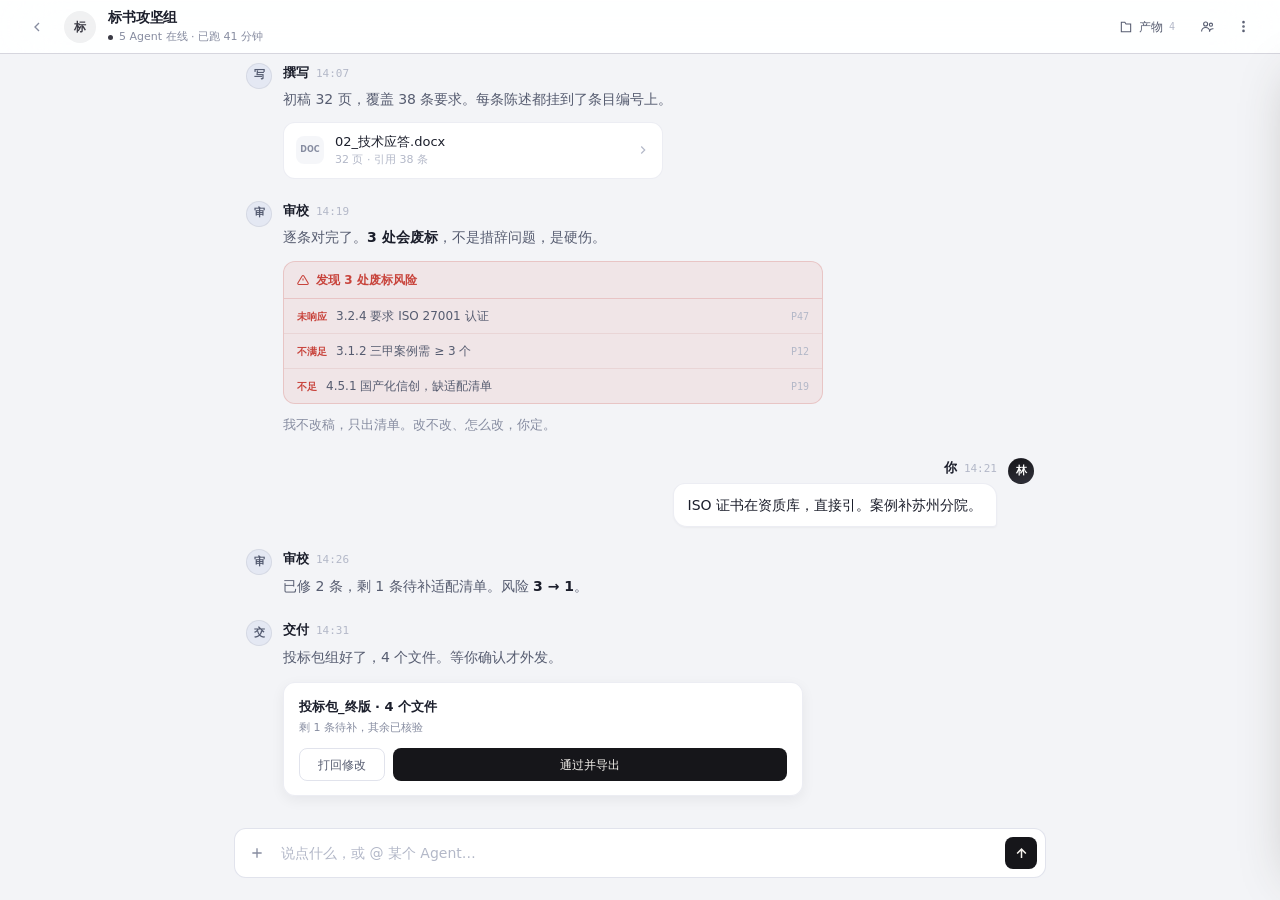
==== chat.html @ c7fa8bcd "合奏 Ensemble: 官网 + 客户端 + 移动端原型 - 官网：滚动驱动动画（hero 缩放淡出、区块入场、流水线生长） - 登录：手机 / 微信 / 邮箱三合一 - 工作台：群列表 + 账户 " ====
<!DOCTYPE html>
<html lang="zh-CN" data-theme="pearl">
<head>
<meta charset="UTF-8">
<title>标书攻坚组 · 合奏</title>
<link rel="stylesheet" href="tokens.css">
<style>
body{ height:100vh; overflow:hidden; background:var(--bg); }

.app{ height:100vh; display:flex; flex-direction:column; }

/* ================= 顶栏 ================= */
.bar{
  flex:0 0 54px; height:54px;
  display:flex; align-items:center; gap:12px;
  padding:0 22px;
  border-bottom:1px solid var(--glass-line-2);
  background:rgba(255,255,255,.92);
  backdrop-filter:blur(30px) saturate(180%);
  -webkit-backdrop-filter:blur(30px) saturate(180%);
  box-shadow:inset 0 1px 0 rgba(255,255,255,.75);
  position:relative; z-index:40;
}
.back{
  width:30px; height:30px; border-radius:8px;
  display:grid; place-items:center; color:var(--tx-3);
}
.back:hover{ background:var(--panel-3); color:var(--tx); }

.g-ic{
  width:32px; height:32px; border-radius:50%;
  background:var(--accent-soft); color:var(--accent);
  display:grid; place-items:center;
  font-size:12px; font-weight:600;
}
.g-t{ font-size:14px; font-weight:600; letter-spacing:-.01em; }
.g-s{
  font-size:11px; color:var(--tx-3); margin-top:1px;
  display:flex; align-items:center; gap:6px;
}
.g-s .d{ width:5px; height:5px; border-radius:99px; background:var(--accent); }

.bar-r{ margin-left:auto; display:flex; align-items:center; gap:6px; }
.tool{
  height:30px; padding:0 11px; border-radius:8px;
  display:flex; align-items:center; gap:6px;
  font-size:12px; color:var(--tx-2);
  transition:background .15s, color .15s;
}
.tool:hover{ background:var(--panel-3); color:var(--tx); }
.tool .n{
  font-size:10px; font-family:var(--mono);
  color:var(--tx-4);
}
.tool.on{ background:var(--panel); box-shadow:0 1px 2px rgba(60,50,35,.08); color:var(--tx); }
.tool.icon{ width:30px; padding:0; justify-content:center; }

/* ================= 消息 ================= */
.scroll{
  flex:1; overflow-y:auto; min-height:0;
  padding:26px 0 10px;
}
.thread{
  max-width:860px; margin:0 auto; padding:0 36px;
}

/* 系统 */
.sys{
  margin:0 auto 22px; width:fit-content;
  font-size:11px; color:var(--tx-4);
  background:var(--panel-3);
  padding:4px 12px; border-radius:99px;
}

/* 消息行 */
.m{ display:flex; gap:11px; margin-bottom:22px; }
.m-b{ min-width:0; flex:1; }
.m-h{ display:flex; align-items:baseline; gap:7px; margin-bottom:5px; }
.m-n{ font-size:13px; font-weight:600; color:var(--tx); }
.m-t{ font-size:11px; color:var(--tx-4); font-family:var(--mono); }
.m-x{
  font-size:14px; color:var(--tx-2); line-height:1.75;
  max-width:620px;
}
.m-x b{ color:var(--tx); font-weight:600; }

/* 人 */
.m.me{ flex-direction:row-reverse; }
.m.me .m-b{ display:flex; flex-direction:column; align-items:flex-end; }
.m.me .m-h{ justify-content:flex-end; }
.m.me .m-x{
  background:var(--panel);
  border:1px solid var(--line);
  padding:9px 14px; border-radius:12px 14px 4px 14px;
  color:var(--tx);
  box-shadow:var(--sh-1);
}

/* 文件 */
.f{
  display:flex; align-items:center; gap:11px;
  margin-top:10px; padding:9px 12px;
  background:var(--glass);
  border:1px solid var(--line);
  border-radius:12px;
  max-width:380px;
  cursor:pointer;
  transition:border-color .16s, box-shadow .16s;
}
.f:hover{ border-color:var(--line-2); box-shadow:var(--sh-2); }
.f-ic{
  width:28px; height:28px; flex:0 0 28px; border-radius:8px;
  display:grid; place-items:center;
  font-size:8px; font-weight:600;
  background:var(--panel-3); color:var(--tx-3);
}
.f-ic.zip{ background:var(--accent-soft); color:var(--accent); }
.f-n{ font-size:13px; font-weight:500; }
.f-s{ font-size:11px; color:var(--tx-4); margin-top:1px; }
.f-go{ margin-left:auto; color:var(--tx-4); }

/* 风险 */
.risk{
  margin-top:11px; max-width:540px;
  border:1px solid var(--rose-line);
  border-radius:12px;
  background:var(--rose-soft);
  overflow:hidden;
}
.risk-h{
  padding:9px 13px; font-size:12px; font-weight:600; color:var(--rose);
  border-bottom:1px solid var(--rose-line);
  display:flex; align-items:center; gap:7px;
}
.risk-i{
  display:flex; align-items:baseline; gap:9px;
  padding:8px 13px; font-size:12px; color:var(--tx-2);
}
.risk-i + .risk-i{ border-top:1px solid rgba(169,59,51,.09); }
.risk-i .k{ font-size:10px; color:var(--rose); font-weight:600; flex:0 0 auto; }
.risk-i .p{ margin-left:auto; font-size:10px; color:var(--tx-4); font-family:var(--mono); }

/* 确认 */
.act{
  margin-top:13px; padding:14px 15px;
  background:var(--panel);
  border:1px solid var(--line);
  border-radius:12px;
  max-width:520px;
  box-shadow:var(--sh-2);
}
.act-t{ font-size:13px; font-weight:600; }
.act-s{ font-size:11px; color:var(--tx-3); margin-top:3px; }
.act-r{ display:flex; gap:8px; margin-top:12px; }
.act-r button{ height:33px; border-radius:8px; font-size:12px; font-weight:500; }
.act-r .no{
  flex:0 0 86px; border:1px solid var(--line-2);
  color:var(--tx-2); background:transparent;
}
.act-r .no:hover{ border-color:var(--line-3); color:var(--tx); }
.act-r .yes{ flex:1; background:var(--brand); color:#F6F3EE; }
.act-r .yes:hover{ background:#000; }
.act.done{ border-color:var(--green-line); background:var(--green-soft); }
.act.done .act-t{ color:var(--green); }

/* ================= 输入 ================= */
.composer{
  flex:0 0 auto;
  padding:0 22px 22px;
}
.composer-in{
  max-width:812px; margin:0 auto;
  display:flex; align-items:flex-end; gap:8px;
  background:var(--glass);
  backdrop-filter:blur(24px) saturate(180%);
  -webkit-backdrop-filter:blur(24px) saturate(180%);
  border:1px solid var(--line-2);
  border-radius:12px;
  padding:8px 8px 8px 6px;
  transition:border-color .18s, box-shadow .18s;
}
.composer-in:focus-within{
  border-color:var(--line-3);
  box-shadow:0 0 0 3px rgba(28,28,30,.04);
}
.plus{
  width:32px; height:32px; flex:0 0 32px; border-radius:8px;
  display:grid; place-items:center; color:var(--tx-3);
}
.plus:hover{ background:var(--panel-3); color:var(--tx); }
.ta{
  flex:1; border:0; outline:none; resize:none;
  height:32px; line-height:32px;
  font-size:14px; color:var(--tx);
  background:transparent;
  font-family:inherit;
}
.ta::placeholder{ color:var(--tx-4); }
.send{
  width:32px; height:32px; flex:0 0 32px; border-radius:8px;
  background:var(--brand); color:#F6F3EE;
  display:grid; place-items:center;
  transition:background .15s;
}
.send:hover{ background:#000; }

/* ================= 产物抽屉 ================= */
.panel{
  position:fixed; top:54px; right:0; bottom:0;
  width:344px;
  background:var(--panel);
  border-left:1px solid var(--line);
  box-shadow:-20px 0 50px -24px rgba(60,50,35,.28);
  transform:translateX(103%);
  transition:transform .28s cubic-bezier(.22,.61,.36,1);
  z-index:50;
  display:flex; flex-direction:column;
}
.panel.open{ transform:none; }

.p-head{
  padding:16px; border-bottom:1px solid var(--line);
  display:flex; align-items:center;
  font-size:12px; font-weight:600;
  letter-spacing:.06em; text-transform:uppercase;
  color:var(--tx-3);
}
.p-x{
  margin-left:auto; width:26px; height:26px; border-radius:6px;
  display:grid; place-items:center; color:var(--tx-3);
}
.p-x:hover{ background:var(--panel-3); color:var(--tx); }

.p-body{ flex:1; overflow-y:auto; padding:12px; }

.p-row{
  display:flex; align-items:center; gap:10px;
  padding:9px 10px; border-radius:8px; cursor:pointer;
}
.p-row:hover{ background:var(--panel-2); }
.p-row.on{ background:var(--panel-3); }

.p-label{
  margin:14px 4px 8px;
  font-size:10px; font-weight:600; letter-spacing:.1em;
  text-transform:uppercase; color:var(--tx-4);
}

table{ width:100%; border-collapse:collapse; }
th{
  text-align:left; font-size:10px; color:var(--tx-4); font-weight:500;
  padding:7px 8px; border-bottom:1px solid var(--line);
}
td{
  font-size:12px; color:var(--tx-2);
  padding:8px; border-bottom:1px solid var(--line);
}
td.n{ font-family:var(--mono); font-size:10px; color:var(--tx-4); }
.st{ font-size:10px; }
.st.ok{ color:var(--green); }
.st.warn{ color:var(--amber); }
</style>
</head>
<body>
<div class="app">

  <!-- 顶栏 -->
  <header class="bar">
    <a class="back" href="studio.html">
      <svg width="16" height="16" viewBox="0 0 24 24" fill="none" stroke="currentColor" stroke-width="2"><path d="m15 18-6-6 6-6"/></svg>
    </a>
    <div class="g-ic">标</div>
    <div>
      <div class="g-t">标书攻坚组</div>
      <div class="g-s"><span class="d"></span>5 Agent 在线 · 已跑 41 分钟</div>
    </div>

    <div class="bar-r">
      <button class="tool" id="artBtn">
        <svg width="14" height="14" viewBox="0 0 24 24" fill="none" stroke="currentColor" stroke-width="1.8"><path d="M4 4h6l2 3h8v13H4z"/></svg>
        产物 <span class="n">4</span>
      </button>
      <button class="tool icon" title="成员">
        <svg width="15" height="15" viewBox="0 0 24 24" fill="none" stroke="currentColor" stroke-width="1.8"><circle cx="9" cy="8" r="3.2"/><path d="M2.5 20a6.5 6.5 0 0 1 13 0"/><circle cx="17.5" cy="9" r="2.5"/><path d="M15 20a5.5 5.5 0 0 1 6.5-4.3"/></svg>
      </button>
      <button class="tool icon" title="设置" onclick="location.href='studio.html'">
        <svg width="15" height="15" viewBox="0 0 24 24" fill="none" stroke="currentColor" stroke-width="1.8"><circle cx="12" cy="5" r="1.2"/><circle cx="12" cy="12" r="1.2"/><circle cx="12" cy="19" r="1.2"/></svg>
      </button>
    </div>
  </header>

  <!-- 消息 -->
  <div class="scroll" id="scroll">
    <div class="thread">

      <div class="sys">13:48 · 任务已创建 · 招标文件 186 页</div>

      <div class="m">
        <div class="avatar">工</div>
        <div class="m-b">
          <div class="m-h"><span class="m-n">工头</span><span class="m-t">13:49</span></div>
          <div class="m-x">拆成四步：查证 → 撰写 → 审校 → 交付。预计 <b>45 分钟</b>，到点我会汇报。</div>
        </div>
      </div>

      <div class="m">
        <div class="avatar">查</div>
        <div class="m-b">
          <div class="m-h"><span class="m-n">查证</span><span class="m-t">13:56</span></div>
          <div class="m-x">186 页扫完了。抽出 <b>47 条</b>可核验要求，其中 <b>12 条是硬性资质</b>。每条都带原文页码。</div>
          <div class="f">
            <div class="f-ic">JSON</div>
            <div class="grow">
              <div class="f-n">01_合规条目表.json</div>
              <div class="f-s">47 条 · 12 条硬性</div>
            </div>
            <svg class="f-go" width="14" height="14" viewBox="0 0 24 24" fill="none" stroke="currentColor" stroke-width="2"><path d="m9 18 6-6-6-6"/></svg>
          </div>
        </div>
      </div>

      <div class="m">
        <div class="avatar">写</div>
        <div class="m-b">
          <div class="m-h"><span class="m-n">撰写</span><span class="m-t">14:07</span></div>
          <div class="m-x">初稿 32 页，覆盖 38 条要求。每条陈述都挂到了条目编号上。</div>
          <div class="f">
            <div class="f-ic">DOC</div>
            <div class="grow">
              <div class="f-n">02_技术应答.docx</div>
              <div class="f-s">32 页 · 引用 38 条</div>
            </div>
            <svg class="f-go" width="14" height="14" viewBox="0 0 24 24" fill="none" stroke="currentColor" stroke-width="2"><path d="m9 18 6-6-6-6"/></svg>
          </div>
        </div>
      </div>

      <div class="m">
        <div class="avatar">审</div>
        <div class="m-b">
          <div class="m-h"><span class="m-n">审校</span><span class="m-t">14:19</span></div>
          <div class="m-x">逐条对完了。<b>3 处会废标</b>，不是措辞问题，是硬伤。</div>
          <div class="risk">
            <div class="risk-h">
              <svg width="12" height="12" viewBox="0 0 24 24" fill="none" stroke="currentColor" stroke-width="2.2"><path d="M12 9v4M12 17h.01"/><path d="M10.3 3.9 1.8 18a2 2 0 0 0 1.7 3h17a2 2 0 0 0 1.7-3L13.7 3.9a2 2 0 0 0-3.4 0z"/></svg>
              发现 3 处废标风险
            </div>
            <div class="risk-i"><span class="k">未响应</span><span>3.2.4 要求 ISO 27001 认证</span><span class="p">P47</span></div>
            <div class="risk-i"><span class="k">不满足</span><span>3.1.2 三甲案例需 ≥ 3 个</span><span class="p">P12</span></div>
            <div class="risk-i"><span class="k">不足</span><span>4.5.1 国产化信创，缺适配清单</span><span class="p">P19</span></div>
          </div>
          <div class="m-x" style="margin-top:10px;color:var(--tx-3);font-size:13px">我不改稿，只出清单。改不改、怎么改，你定。</div>
        </div>
      </div>

      <div class="m me">
        <div class="avatar me">林</div>
        <div class="m-b">
          <div class="m-h"><span class="m-n">你</span><span class="m-t">14:21</span></div>
          <div class="m-x">ISO 证书在资质库，直接引。案例补苏州分院。</div>
        </div>
      </div>

      <div class="m">
        <div class="avatar">审</div>
        <div class="m-b">
          <div class="m-h"><span class="m-n">审校</span><span class="m-t">14:26</span></div>
          <div class="m-x">已修 2 条，剩 1 条待补适配清单。风险 <b>3 → 1</b>。</div>
        </div>
      </div>

      <div class="m">
        <div class="avatar">交</div>
        <div class="m-b">
          <div class="m-h"><span class="m-n">交付</span><span class="m-t">14:31</span></div>
          <div class="m-x">投标包组好了，4 个文件。等你确认才外发。</div>

          <div class="act" id="act">
            <div class="act-t">投标包_终版 · 4 个文件</div>
            <div class="act-s">剩 1 条待补，其余已核验</div>
            <div class="act-r">
              <button class="no">打回修改</button>
              <button class="yes" id="pass">通过并导出</button>
            </div>
          </div>
        </div>
      </div>

    </div>
  </div>

  <!-- 输入 -->
  <div class="composer">
    <div class="composer-in">
      <button class="plus">
        <svg width="16" height="16" viewBox="0 0 24 24" fill="none" stroke="currentColor" stroke-width="2"><path d="M12 5v14M5 12h14"/></svg>
      </button>
      <textarea class="ta" id="ta" rows="1" placeholder="说点什么，或 @ 某个 Agent…"></textarea>
      <button class="send" id="send">
        <svg width="15" height="15" viewBox="0 0 24 24" fill="none" stroke="currentColor" stroke-width="2.4"><path d="m5 12 7-7 7 7M12 19V5"/></svg>
      </button>
    </div>
  </div>

</div>

<!-- 产物抽屉 -->
<aside class="panel" id="panel">
  <div class="p-head">
    产物
    <button class="p-x" id="pClose">
      <svg width="14" height="14" viewBox="0 0 24 24" fill="none" stroke="currentColor" stroke-width="2.2"><path d="M18 6 6 18M6 6l12 12"/></svg>
    </button>
  </div>

  <div class="p-body">
    <div class="p-row on">
      <div class="f-ic">JSON</div>
      <div class="grow"><div class="f-n">01_合规条目表</div><div class="f-s">47 条</div></div>
    </div>
    <div class="p-row">
      <div class="f-ic">DOC</div>
      <div class="grow"><div class="f-n">02_技术应答</div><div class="f-s">32 页</div></div>
    </div>
    <div class="p-row">
      <div class="f-ic">XLS</div>
      <div class="grow"><div class="f-n">03_报价测算</div><div class="f-s">6 个工作表</div></div>
    </div>
    <div class="p-row">
      <div class="f-ic zip">ZIP</div>
      <div class="grow"><div class="f-n">04_投标包_终版</div><div class="f-s">2.4 MB</div></div>
    </div>

    <div class="p-label">合规点对表</div>
    <table>
      <thead><tr><th style="width:26px">#</th><th>要求</th><th style="width:40px">页</th></tr></thead>
      <tbody>
        <tr><td class="n">01</td><td>ISO 27001</td><td class="n">P47</td></tr>
        <tr><td class="n">02</td><td>三甲案例 ≥ 3</td><td class="n">P12</td></tr>
        <tr><td class="n">03</td><td>国产化信创</td><td class="n">P19</td></tr>
        <tr><td class="n">04</td><td>运维 ≤ 2h</td><td class="n">P24</td></tr>
        <tr><td class="n">05</td><td>等保三级</td><td class="n">P31</td></tr>
      </tbody>
    </table>
  </div>
</aside>

<script>
(function(){
  const scroll = document.getElementById('scroll');
  scroll.scrollTop = scroll.scrollHeight;

  /* 产物抽屉 */
  const panel = document.getElementById('panel');
  const artBtn = document.getElementById('artBtn');
  artBtn.addEventListener('click', () => {
    panel.classList.toggle('open');
    artBtn.classList.toggle('on');
  });
  document.getElementById('pClose').onclick = () => {
    panel.classList.remove('open');
    artBtn.classList.remove('on');
  };

  /* 发送 */
  const ta = document.getElementById('ta');
  const send = document.getElementById('send');
  const thread = document.querySelector('.thread');

  function fire(){
    const v = ta.value.trim();
    if(!v) return;
    const el = document.createElement('div');
    el.className = 'm me';
    el.innerHTML =
      '<div class="avatar me">林</div>' +
      '<div class="m-b"><div class="m-h"><span class="m-n">你</span>' +
      '<span class="m-t">刚刚</span></div><div class="m-x"></div></div>';
    el.querySelector('.m-x').textContent = v;
    thread.appendChild(el);
    ta.value = '';
    ta.style.height = '32px';
    scroll.scrollTo({ top: scroll.scrollHeight, behavior:'smooth' });
  }
  send.addEventListener('click', fire);
  ta.addEventListener('keydown', e => {
    if(e.key === 'Enter' && !e.shiftKey){ e.preventDefault(); fire(); }
  });
  ta.addEventListener('input', () => {
    ta.style.height = '32px';
    ta.style.height = Math.min(ta.scrollHeight, 120) + 'px';
  });

  /* 通过 */
  const pass = document.getElementById('pass');
  const act = document.getElementById('act');
  pass.addEventListener('click', () => {
    act.classList.add('done');
    act.querySelector('.act-t').textContent = '已通过 · 投标包已导出';
    act.querySelector('.act-s').textContent = '已回写飞书群 · 41 分钟完成';
    act.querySelector('.act-r').innerHTML = '<button class="no" style="flex:1;border-color:var(--green-line);color:var(--green)">完成</button>';
  });
})();
</script>
</body>
</html>
---- tokens.css ----
/* ============================================================
   合奏 Ensemble — Design Tokens v11 (Liquid Glass)
   四套主题，靠 data-theme 切换。默认 aurora。
   ============================================================ */

/* ---------------- A. 极光 Aurora ---------------- */
:root, [data-theme="aurora"]{
  --bg-solid: #F2F5FF;
  --glow-1: rgba(112,155,255,.46);
  --glow-2: rgba(178,136,255,.36);
  --glow-3: rgba(120,210,255,.26);

  --brand:   #4F6EF7;
  --brand-2: #7C6BF5;
  --accent:  #6D5CF0;
  --accent-soft: rgba(109,92,240,.10);

  --ink-on-brand: #FFFFFF;
  --glass:    rgba(255,255,255,.86);
  --glass-2:  rgba(255,255,255,.46);
  --glass-3:  rgba(255,255,255,.28);
  --glass-line: rgba(255,255,255,.88);
  --glass-line-2: rgba(255,255,255,.52);
  --glass-sh: 0 14px 40px -16px rgba(62,86,170,.26);
  --glass-sh-hover: 0 22px 54px -18px rgba(62,86,170,.34);
}

/* ---------------- B. 晨曦 Sunrise ---------------- */
[data-theme="sunrise"]{
  --bg-solid: #FFF7F2;
  --glow-1: rgba(255,168,126,.48);
  --glow-2: rgba(255,146,178,.34);
  --glow-3: rgba(255,214,150,.30);

  --brand:   #E85A2C;
  --brand-2: #F0813F;
  --accent:  #D94F2A;
  --accent-soft: rgba(217,79,42,.10);

  --ink-on-brand: #FFFFFF;
  --glass:    rgba(255,255,255,.88);
  --glass-2:  rgba(255,255,255,.48);
  --glass-3:  rgba(255,255,255,.30);
  --glass-line: rgba(255,255,255,.90);
  --glass-line-2: rgba(255,255,255,.56);
  --glass-sh: 0 14px 40px -16px rgba(190,110,70,.24);
  --glass-sh-hover: 0 22px 54px -18px rgba(190,110,70,.32);
}

/* ---------------- C. 薄荷 Mint ---------------- */
[data-theme="mint"]{
  --bg-solid: #F1FBF8;
  --glow-1: rgba(110,226,196,.46);
  --glow-2: rgba(110,196,245,.34);
  --glow-3: rgba(190,255,230,.32);

  --brand:   #009E86;
  --brand-2: #22B79D;
  --accent:  #0E8F79;
  --accent-soft: rgba(14,143,121,.10);

  --ink-on-brand: #FFFFFF;
  --glass:    rgba(255,255,255,.86);
  --glass-2:  rgba(255,255,255,.46);
  --glass-3:  rgba(255,255,255,.28);
  --glass-line: rgba(255,255,255,.88);
  --glass-line-2: rgba(255,255,255,.54);
  --glass-sh: 0 14px 40px -16px rgba(50,140,125,.22);
  --glass-sh-hover: 0 22px 54px -18px rgba(50,140,125,.30);
}

/* ---------------- D. 珠光 Pearl（黑白灰 + 微光） ---------------- */
[data-theme="pearl"]{
  --bg-solid: #F3F4F7;
  --glow-1: rgba(196,202,222,.46);
  --glow-2: rgba(226,220,210,.38);
  --glow-3: rgba(248,249,252,.55);

  --brand:   #16161A;
  --brand-2: #30303A;
  --accent:  #3A3A44;
  --accent-soft: rgba(22,22,26,.06);

  --ink-on-brand: #FFFFFF;

  /* 卡片接近纯白，边框是实灰线 —— 不再靠白色高光撑结构 */
  --glass:    rgba(255,255,255,.97);
  --glass-2:  rgba(255,255,255,.78);
  --glass-3:  rgba(255,255,255,.52);
  --glass-line:   #E3E3E9;
  --glass-line-2: #D6D6DE;
  --glass-sh:       0 1px 2px rgba(18,18,26,.04), 0 14px 34px -18px rgba(18,18,26,.22);
  --glass-sh-hover: 0 2px 5px rgba(18,18,26,.06), 0 24px 50px -20px rgba(18,18,26,.30);

  /* 文字压深，拉开明暗 */
  --tx:   #0D0D10;
  --tx-2: #47474F;
  --tx-3: #77777F;
  --tx-4: #A5A5AE;

  --line:   #E7E7EC;
  --line-2: #D9D9E1;
  --line-3: #C2C2CC;

  /* 兼容旧页面的变量名 */
  --bg:      var(--bg-solid);
  --panel:   var(--glass);
  --panel-2: rgba(255,255,255,.55);
  --panel-3: rgba(120,130,170,.07);
  --sh-1:    0 1px 2px rgba(20,20,30,.04);
  --sh-2:    0 4px 14px rgba(20,20,30,.06);
  --sh-3:    0 16px 40px -14px rgba(20,20,30,.20);
  --ok:      var(--green);
  --bad:     var(--rose);
  --bad-dim: var(--rose-soft);
  --bad-line:var(--rose-line);
  --warn:    var(--amber);

  --role:   #E3E3EB;
  --role-tx:#494952;
}

/* 珠光下，卡片的"凸起"靠极细白线 + 实灰边 */
[data-theme="pearl"] .avatar{
  border-color:rgba(20,20,30,.07);
  box-shadow:none;
  background:var(--role);
}
[data-theme="pearl"] .glass{
  box-shadow:
    inset 0 1px 0 rgba(255,255,255,1),
    inset 0 -1px 0 rgba(0,0,0,.02),
    var(--glass-sh);
}
[data-theme="pearl"] .glass::before{
  background:linear-gradient(180deg, rgba(255,255,255,.55), rgba(255,255,255,0) 100%);
  opacity:.6;
}

/* ============================================================
   共用
   ============================================================ */
:root{
  --tx:   #1B1E2B;
  --tx-2: #565C70;
  --tx-3: #868CA0;
  --tx-4: #B3B8C8;

  --line:   rgba(120,130,170,.14);
  --line-2: rgba(120,130,170,.22);
  --line-3: rgba(120,130,170,.34);

  --rose:   #C8443C;
  --rose-soft: rgba(200,68,60,.08);
  --rose-line: rgba(200,68,60,.20);

  --green:  #2E8B62;
  --green-soft: rgba(46,139,98,.09);
  --green-line: rgba(46,139,98,.20);

  --amber:  #B4761A;
  --amber-soft: rgba(180,118,26,.10);

  --role:   #E4E8F3;
  --role-tx:#535A70;

  --r-sm: 9px;
  --r:    12px;
  --r-lg: 16px;
  --r-xl: 22px;

  --font: -apple-system, BlinkMacSystemFont, "SF Pro Text", "PingFang SC",
          "Hiragino Sans GB", "Microsoft YaHei", system-ui, sans-serif;
  --mono: "SF Mono", ui-monospace, Menlo, monospace;
}

*,*::before,*::after{ box-sizing:border-box; margin:0; padding:0; }

/* 字号阶：7 档，没有 15/17/19 */
:root{
  --fs-1: 11px;
  --fs-2: 12px;
  --fs-3: 13px;
  --fs-4: 14px;
  --fs-5: 16px;
  --fs-6: 20px;
  --fs-7: 28px;
  --fs-8: 34px;
}

/* 键盘可达性：所有可交互元素统一 focus 环 */
:focus-visible{
  outline:2px solid var(--brand);
  outline-offset:2px;
}

html,body{
  height:100%;
  color:var(--tx);
  font-family:var(--font);
  font-size:13px;
  line-height:1.5;
  -webkit-font-smoothing:antialiased;
  text-rendering:optimizeLegibility;
}

/* 光晕背景 —— 琉璃的底座 */
body{
  background:
    radial-gradient(72% 62% at 10% -6%,  var(--glow-1), transparent 66%),
    radial-gradient(66% 58% at 96% 100%, var(--glow-2), transparent 66%),
    radial-gradient(64% 56% at 56% 42%,  var(--glow-3), transparent 72%),
    radial-gradient(80% 70% at 50% 110%, var(--glow-1), transparent 70%),
    var(--bg-solid);
  background-attachment: fixed;
}

button{ font:inherit; color:inherit; background:none; border:0; cursor:pointer; }
input,textarea{ font:inherit; color:inherit; background:none; border:0; outline:none; }
ul{ list-style:none; }
a{ color:inherit; text-decoration:none; }

::-webkit-scrollbar{ width:8px; height:8px; }
::-webkit-scrollbar-track{ background:transparent; }
::-webkit-scrollbar-thumb{ background:rgba(120,130,170,.18); border-radius:99px; }
::-webkit-scrollbar-thumb:hover{ background:rgba(120,130,170,.3); }

.mono{ font-family:var(--mono); font-variant-numeric:tabular-nums; }
.ell{ overflow:hidden; text-overflow:ellipsis; white-space:nowrap; }
.grow{ flex:1; min-width:0; }

/* ---------- 琉璃卡片 ---------- */
.glass{
  position:relative;
  background:var(--glass);
  backdrop-filter:blur(18px) saturate(150%);
  -webkit-backdrop-filter:blur(18px) saturate(150%);
  border:1px solid var(--glass-line);
  border-radius:var(--r-lg);
  box-shadow:
    inset 0 1px 0 rgba(255,255,255,.92),
    inset 0 -1px 0 rgba(255,255,255,.32),
    var(--glass-sh);
}
/* 顶部高光：玻璃"凸起"的关键 */
.glass::before{
  content:""; position:absolute; inset:0 0 auto 0; height:56%;
  border-radius:inherit;
  background:linear-gradient(180deg, rgba(255,255,255,.18), rgba(255,255,255,0) 100%);
  pointer-events:none;
}
.glass > *{ position:relative; }

/* 头像 */
.avatar{
  flex:0 0 auto;
  width:26px; height:26px;
  border-radius:50%;
  display:grid; place-items:center;
  font-size:11px; font-weight:600;
  background:var(--role);
  color:var(--role-tx);
  border:1px solid rgba(255,255,255,.7);
  box-shadow:inset 0 1px 0 rgba(255,255,255,.9);
  letter-spacing:0;
}
.avatar.sm{ width:22px; height:22px; font-size:10px; }
.avatar.me{ background:linear-gradient(160deg,var(--brand),var(--brand-2)); color:var(--ink-on-brand); border-color:transparent; }

@media (prefers-reduced-motion: reduce){
  *{ animation-duration:.001s !important; transition-duration:.001s !important; }
}
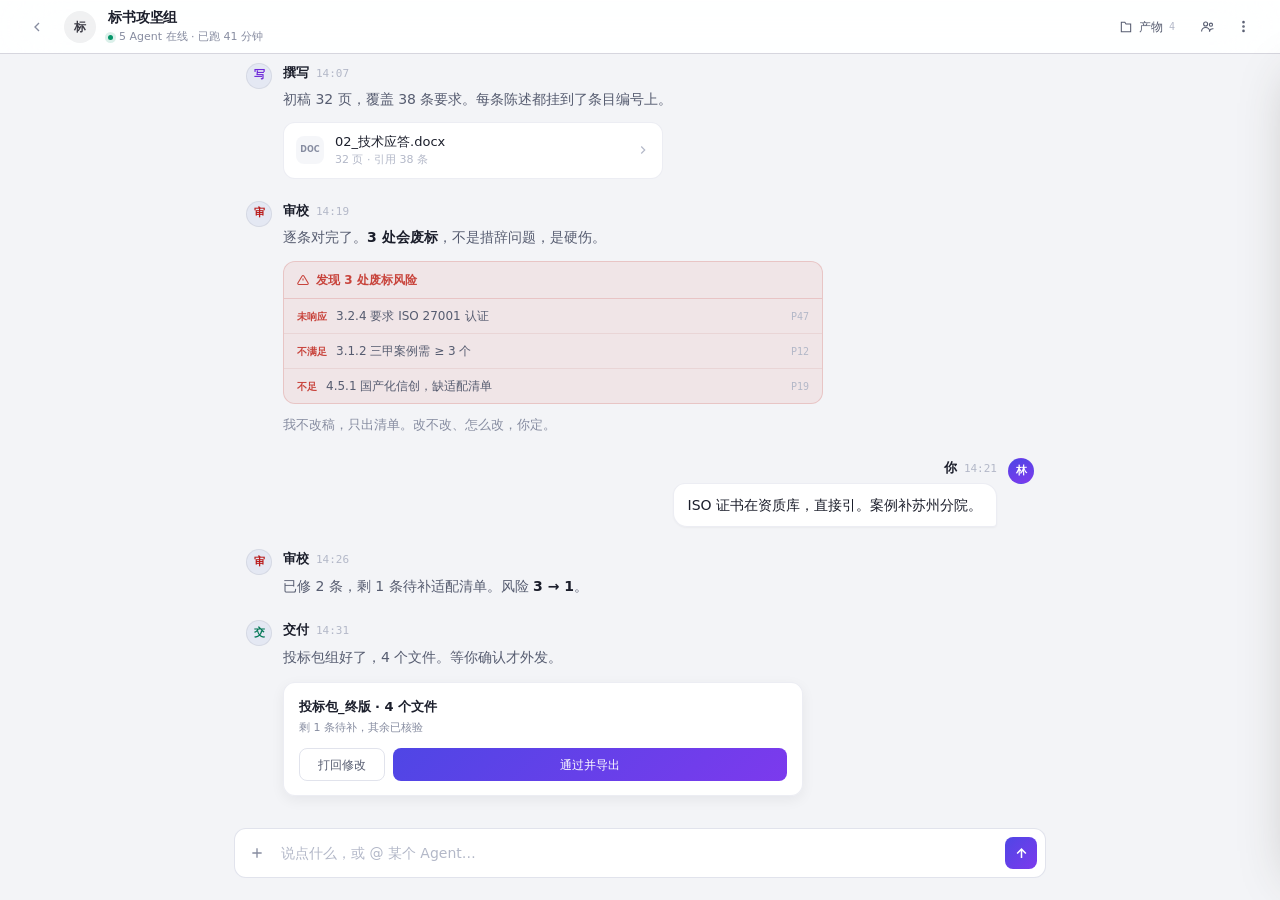
==== commit fc19987b: "加活力：一个主色 + 三个语义色 + 五个角色色 - 主色靛蓝→紫渐变：主按钮、进度、选中态、群图标 - 语义色：绿=运行中、琥珀=等待、红=风险 - 五个 Agent 各有低饱和底色，可辨但不花 -" ====
--- a/chat.html
+++ b/chat.html
@@ -2,10 +2,35 @@
 <html lang="zh-CN" data-theme="pearl">
 <head>
 <meta charset="UTF-8">
+<meta name="viewport" content="width=device-width,initial-scale=1">
 <title>标书攻坚组 · 合奏</title>
 <link rel="stylesheet" href="tokens.css">
 <style>
 body{ height:100vh; overflow:hidden; background:var(--bg); }
+
+.empty-chat{
+  flex:1; display:none; flex-direction:column;
+  align-items:center; justify-content:center; text-align:center;
+  padding:40px;
+}
+.empty-chat.on{ display:flex; }
+.empty-chat .ic{
+  width:54px; height:54px; border-radius:50%;
+  background:#fff; border:1px solid var(--line);
+  display:grid; place-items:center; color:var(--tx-3);
+  margin-bottom:20px;
+  box-shadow:0 6px 18px -8px rgba(20,20,30,.2);
+}
+.empty-chat h2{ font-size:19px; font-weight:600; letter-spacing:-.02em; }
+.empty-chat p{ margin-top:9px; font-size:13px; color:var(--tx-3); max-width:320px; line-height:1.7; }
+.empty-chat .hints{ display:flex; gap:8px; margin-top:24px; flex-wrap:wrap; justify-content:center; }
+.empty-chat .hint{
+  height:32px; padding:0 13px; border-radius:99px;
+  border:1px solid var(--line-2); background:#fff;
+  font-size:12px; color:var(--tx-2);
+  display:inline-flex; align-items:center;
+}
+.empty-chat .hint:hover{ border-color:var(--tx-4); color:var(--tx); }
 
 .app{ height:100vh; display:flex; flex-direction:column; }
 
@@ -38,7 +63,7 @@
   font-size:11px; color:var(--tx-3); margin-top:1px;
   display:flex; align-items:center; gap:6px;
 }
-.g-s .d{ width:5px; height:5px; border-radius:99px; background:var(--accent); }
+.g-s .d{ width:5px; height:5px; border-radius:99px; background:var(--success); box-shadow:0 0 0 3px rgba(5,150,105,.14); }
 
 .bar-r{ margin-left:auto; display:flex; align-items:center; gap:6px; }
 .tool{
@@ -158,8 +183,8 @@
   color:var(--tx-2); background:transparent;
 }
 .act-r .no:hover{ border-color:var(--line-3); color:var(--tx); }
-.act-r .yes{ flex:1; background:var(--brand); color:#F6F3EE; }
-.act-r .yes:hover{ background:#000; }
+.act-r .yes{ flex:1; background:var(--grad); color:#fff; }
+.act-r .yes:hover{ filter:brightness(1.08); }
 .act.done{ border-color:var(--green-line); background:var(--green-soft); }
 .act.done .act-t{ color:var(--green); }
 
@@ -198,11 +223,11 @@
 .ta::placeholder{ color:var(--tx-4); }
 .send{
   width:32px; height:32px; flex:0 0 32px; border-radius:8px;
-  background:var(--brand); color:#F6F3EE;
+  background:var(--grad); color:#fff;
   display:grid; place-items:center;
   transition:background .15s;
 }
-.send:hover{ background:#000; }
+.send:hover{ filter:brightness(1.08); }
 
 /* ================= 产物抽屉 ================= */
 .panel{
@@ -289,6 +314,20 @@
     </div>
   </header>
 
+  <!-- 空态 -->
+  <div class="empty-chat" id="emptyChat">
+    <div class="ic">
+      <svg width="22" height="22" viewBox="0 0 24 24" fill="none" stroke="currentColor" stroke-width="1.6"><path d="M21 11.5a8.5 8.5 0 0 1-8.5 8.5H4l2-3.2A8.5 8.5 0 1 1 21 11.5z"/></svg>
+    </div>
+    <h2>群里还很安静</h2>
+    <p>说第一句话，或者 @ 某个 Agent 直接派活。它会自己拆任务、找其他人配合。</p>
+    <div class="hints">
+      <button class="hint">@工头 拆一下这个需求</button>
+      <button class="hint">把附件转成条目表</button>
+      <button class="hint">看看这个群能干什么</button>
+    </div>
+  </div>
+
   <!-- 消息 -->
   <div class="scroll" id="scroll">
     <div class="thread">
@@ -296,7 +335,7 @@
       <div class="sys">13:48 · 任务已创建 · 招标文件 186 页</div>
 
       <div class="m">
-        <div class="avatar">工</div>
+        <div class="avatar av-con">工</div>
         <div class="m-b">
           <div class="m-h"><span class="m-n">工头</span><span class="m-t">13:49</span></div>
           <div class="m-x">拆成四步：查证 → 撰写 → 审校 → 交付。预计 <b>45 分钟</b>，到点我会汇报。</div>
@@ -304,7 +343,7 @@
       </div>
 
       <div class="m">
-        <div class="avatar">查</div>
+        <div class="avatar av-sco">查</div>
         <div class="m-b">
           <div class="m-h"><span class="m-n">查证</span><span class="m-t">13:56</span></div>
           <div class="m-x">186 页扫完了。抽出 <b>47 条</b>可核验要求，其中 <b>12 条是硬性资质</b>。每条都带原文页码。</div>
@@ -320,7 +359,7 @@
       </div>
 
       <div class="m">
-        <div class="avatar">写</div>
+        <div class="avatar av-scr">写</div>
         <div class="m-b">
           <div class="m-h"><span class="m-n">撰写</span><span class="m-t">14:07</span></div>
           <div class="m-x">初稿 32 页，覆盖 38 条要求。每条陈述都挂到了条目编号上。</div>
@@ -336,7 +375,7 @@
       </div>
 
       <div class="m">
-        <div class="avatar">审</div>
+        <div class="avatar av-aud">审</div>
         <div class="m-b">
           <div class="m-h"><span class="m-n">审校</span><span class="m-t">14:19</span></div>
           <div class="m-x">逐条对完了。<b>3 处会废标</b>，不是措辞问题，是硬伤。</div>
@@ -362,7 +401,7 @@
       </div>
 
       <div class="m">
-        <div class="avatar">审</div>
+        <div class="avatar av-aud">审</div>
         <div class="m-b">
           <div class="m-h"><span class="m-n">审校</span><span class="m-t">14:26</span></div>
           <div class="m-x">已修 2 条，剩 1 条待补适配清单。风险 <b>3 → 1</b>。</div>
@@ -370,7 +409,7 @@
       </div>
 
       <div class="m">
-        <div class="avatar">交</div>
+        <div class="avatar av-cou">交</div>
         <div class="m-b">
           <div class="m-h"><span class="m-n">交付</span><span class="m-t">14:31</span></div>
           <div class="m-x">投标包组好了，4 个文件。等你确认才外发。</div>
@@ -449,6 +488,12 @@
 (function(){
   const scroll = document.getElementById('scroll');
   scroll.scrollTop = scroll.scrollHeight;
+
+  /* ?state=empty 演示空群 */
+  if(new URLSearchParams(location.search).get('state') === 'empty'){
+    scroll.style.display = 'none';
+    document.getElementById('emptyChat').classList.add('on');
+  }
 
   /* 产物抽屉 */
   const panel = document.getElementById('panel');
--- a/tokens.css
+++ b/tokens.css
@@ -150,6 +150,27 @@
   --line-2: rgba(120,130,170,.22);
   --line-3: rgba(120,130,170,.34);
 
+  /* ---- 活力：一个主色 + 三个语义色 ---- */
+  --primary:      #4F46E5;
+  --primary-2:    #7C3AED;
+  --primary-soft: rgba(79,70,229,.08);
+  --primary-line: rgba(79,70,229,.24);
+  --grad:         linear-gradient(135deg,#4F46E5 0%,#7C3AED 100%);
+
+  --success:      #059669;
+  --success-soft: rgba(5,150,105,.09);
+  --warning:      #D97706;
+  --warning-soft: rgba(217,119,6,.11);
+  --danger:       #DC2626;
+  --danger-soft:  rgba(220,38,38,.08);
+
+  /* ---- 五个角色（低饱和底 + 深字） ---- */
+  --r-con:        #B45309; --r-con-bg:  rgba(180,83,9,.11);
+  --r-sco:        #0369A1; --r-sco-bg:  rgba(3,105,161,.11);
+  --r-scr:        #6D28D9; --r-scr-bg:  rgba(109,40,217,.11);
+  --r-aud:        #B91C1C; --r-aud-bg:  rgba(185,28,28,.11);
+  --r-cou:        #047857; --r-cou-bg:  rgba(4,120,87,.11);
+
   --rose:   #C8443C;
   --rose-soft: rgba(200,68,60,.08);
   --rose-line: rgba(200,68,60,.20);
@@ -265,7 +286,13 @@
   letter-spacing:0;
 }
 .avatar.sm{ width:22px; height:22px; font-size:10px; }
-.avatar.me{ background:linear-gradient(160deg,var(--brand),var(--brand-2)); color:var(--ink-on-brand); border-color:transparent; }
+.avatar.me{ background:linear-gradient(160deg,var(--primary),var(--primary-2)); color:#fff; border-color:transparent; }
+
+.av-con{ background:var(--r-con-bg); color:var(--r-con); border-color:transparent; }
+.av-sco{ background:var(--r-sco-bg); color:var(--r-sco); border-color:transparent; }
+.av-scr{ background:var(--r-scr-bg); color:var(--r-scr); border-color:transparent; }
+.av-aud{ background:var(--r-aud-bg); color:var(--r-aud); border-color:transparent; }
+.av-cou{ background:var(--r-cou-bg); color:var(--r-cou); border-color:transparent; }
 
 @media (prefers-reduced-motion: reduce){
   *{ animation-duration:.001s !important; transition-duration:.001s !important; }
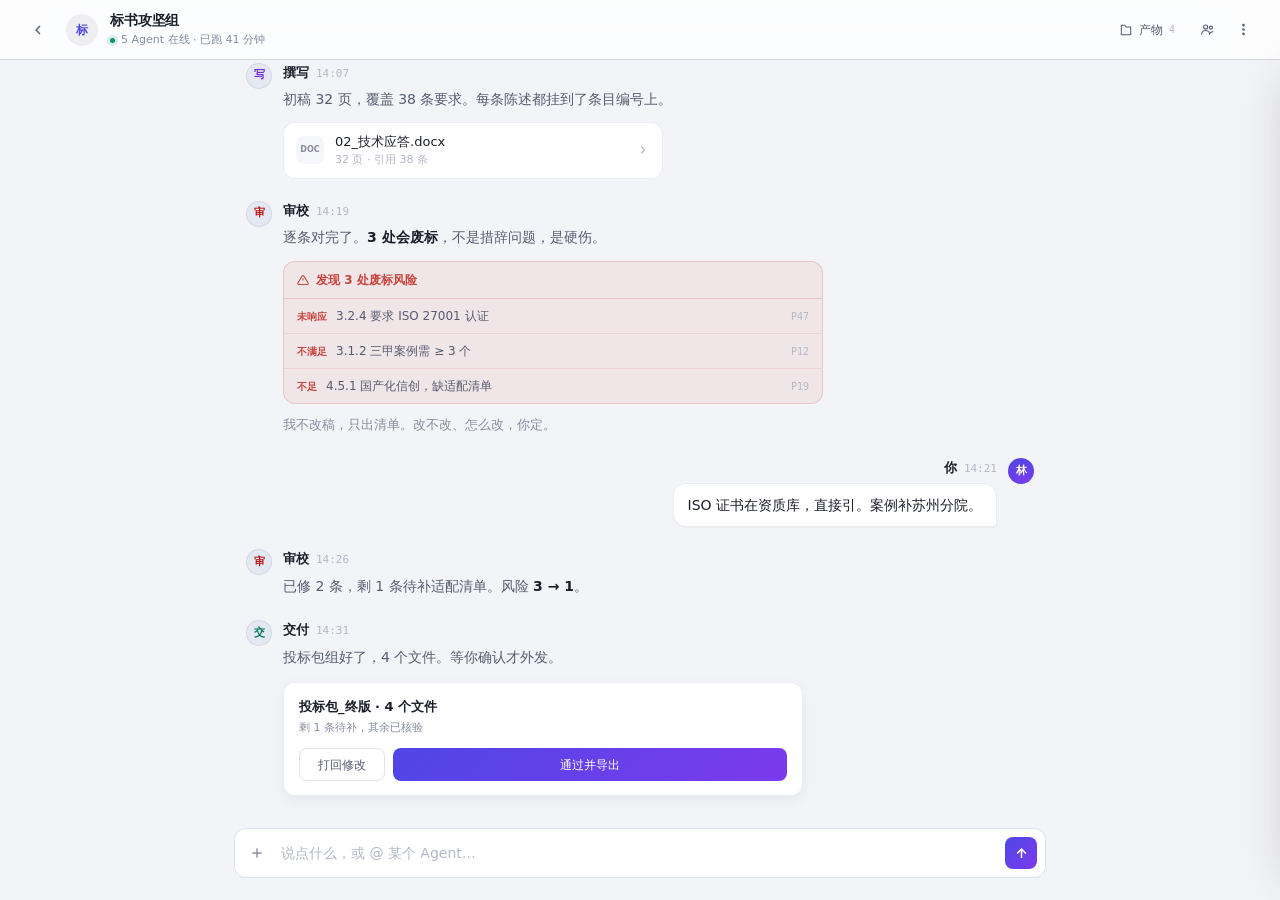
==== commit ba48a7a0: "收尾：补齐主题属性、统一聊天顶栏、重写 README - chat 顶栏改 60px 玻璃材质，与主站同一套材质 - studio/mobile/themes 补 data-theme，避免首屏闪色 " ====
--- a/chat.html
+++ b/chat.html
@@ -36,20 +36,23 @@
 
 /* ================= 顶栏 ================= */
 .bar{
-  flex:0 0 54px; height:54px;
+  flex:0 0 60px; height:60px;
   display:flex; align-items:center; gap:12px;
   padding:0 22px;
   border-bottom:1px solid var(--glass-line-2);
-  background:rgba(255,255,255,.92);
+  background:var(--glass-2);
   backdrop-filter:blur(30px) saturate(180%);
   -webkit-backdrop-filter:blur(30px) saturate(180%);
-  box-shadow:inset 0 1px 0 rgba(255,255,255,.75);
+  box-shadow:inset 0 1px 0 rgba(255,255,255,.8);
   position:relative; z-index:40;
 }
 .back{
-  width:30px; height:30px; border-radius:8px;
-  display:grid; place-items:center; color:var(--tx-3);
-}
+  width:32px; height:32px; border-radius:9px;
+  display:grid; place-items:center; color:var(--tx-2);
+  border:1px solid transparent;
+  transition:all .16s;
+}
+.back:hover{ background:rgba(255,255,255,.7); border-color:var(--glass-line); color:var(--tx); }
 .back:hover{ background:var(--panel-3); color:var(--tx); }
 
 .g-ic{
--- a/tokens.css
+++ b/tokens.css
@@ -76,9 +76,9 @@
   --glow-2: rgba(226,220,210,.38);
   --glow-3: rgba(248,249,252,.55);
 
-  --brand:   #16161A;
-  --brand-2: #30303A;
-  --accent:  #3A3A44;
+  --brand:   #4F46E5;
+  --brand-2: #7C3AED;
+  --accent:  #4F46E5;
   --accent-soft: rgba(22,22,26,.06);
 
   --ink-on-brand: #FFFFFF;
@@ -272,6 +272,50 @@
 }
 .glass > *{ position:relative; }
 
+/* ---------- 应用内导航（唯一版本） ---------- */
+.app-nav{
+  height:64px; flex:0 0 64px;
+  background:var(--glass-2);
+  backdrop-filter:blur(30px) saturate(180%);
+  -webkit-backdrop-filter:blur(30px) saturate(180%);
+  border-bottom:1px solid var(--glass-line-2);
+  box-shadow:inset 0 1px 0 rgba(255,255,255,.7);
+  position:sticky; top:0; z-index:60;
+}
+.app-nav .in{
+  max-width:1120px; margin:0 auto; padding:0 40px;
+  height:100%; display:flex; align-items:center; gap:34px;
+}
+.app-nav .brand{ display:flex; align-items:center; gap:9px; }
+.app-nav .brand-m{
+  width:27px; height:27px; border-radius:9px;
+  background:var(--grad); color:#fff;
+  display:grid; place-items:center; font-size:12px; font-weight:600;
+  box-shadow:0 4px 12px -4px rgba(79,70,229,.5), inset 0 1px 0 rgba(255,255,255,.4);
+}
+.app-nav .brand-n{ font-size:14px; font-weight:600; letter-spacing:-.01em; }
+
+.app-nav .links{ display:flex; gap:26px; }
+.app-nav .links a{
+  font-size:13px; color:var(--tx-3);
+  padding:6px 0; position:relative; transition:color .16s;
+}
+.app-nav .links a:hover{ color:var(--tx); }
+.app-nav .links a.on{ color:var(--tx); font-weight:500; }
+.app-nav .links a.on::after{
+  content:""; position:absolute; left:0; right:0; bottom:-20px;
+  height:2px; border-radius:2px; background:var(--grad);
+}
+
+.app-nav .nav-r{ margin-left:auto; display:flex; align-items:center; gap:10px; }
+.app-main{ max-width:1120px; margin:0 auto; padding:46px 40px 60px; }
+
+@media (max-width:900px){
+  .app-nav .in{ padding:0 20px; gap:16px; }
+  .app-nav .links{ display:none; }
+  .app-main{ padding:28px 20px 40px; }
+}
+
 /* 头像 */
 .avatar{
   flex:0 0 auto;
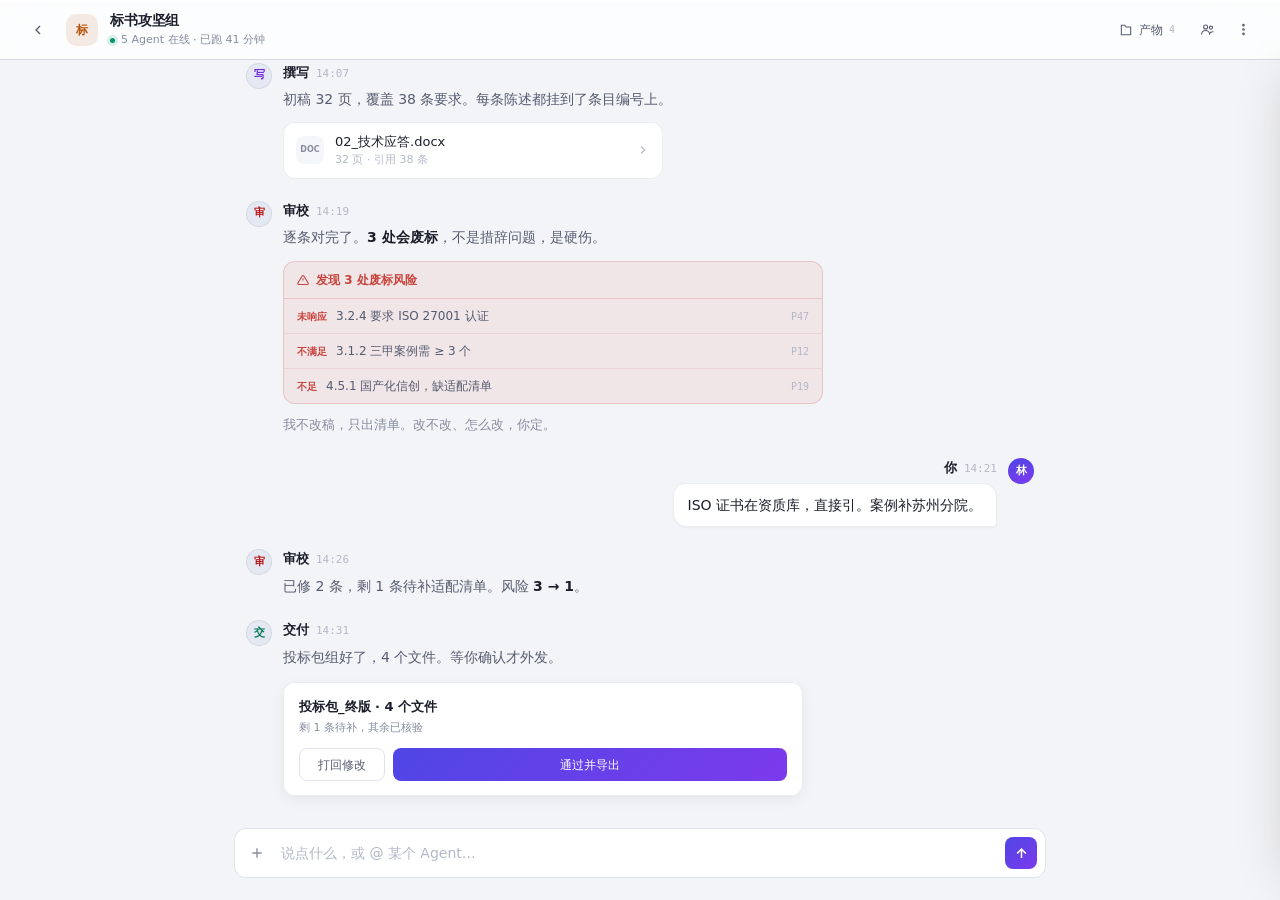
==== commit 9b5acf16: "chat: 群图标用角色色，与工作台一致" ====
--- a/chat.html
+++ b/chat.html
@@ -56,8 +56,8 @@
 .back:hover{ background:var(--panel-3); color:var(--tx); }
 
 .g-ic{
-  width:32px; height:32px; border-radius:50%;
-  background:var(--accent-soft); color:var(--accent);
+  width:32px; height:32px; border-radius:10px;
+  background:rgba(180,83,9,.11); color:#B45309;
   display:grid; place-items:center;
   font-size:12px; font-weight:600;
 }
